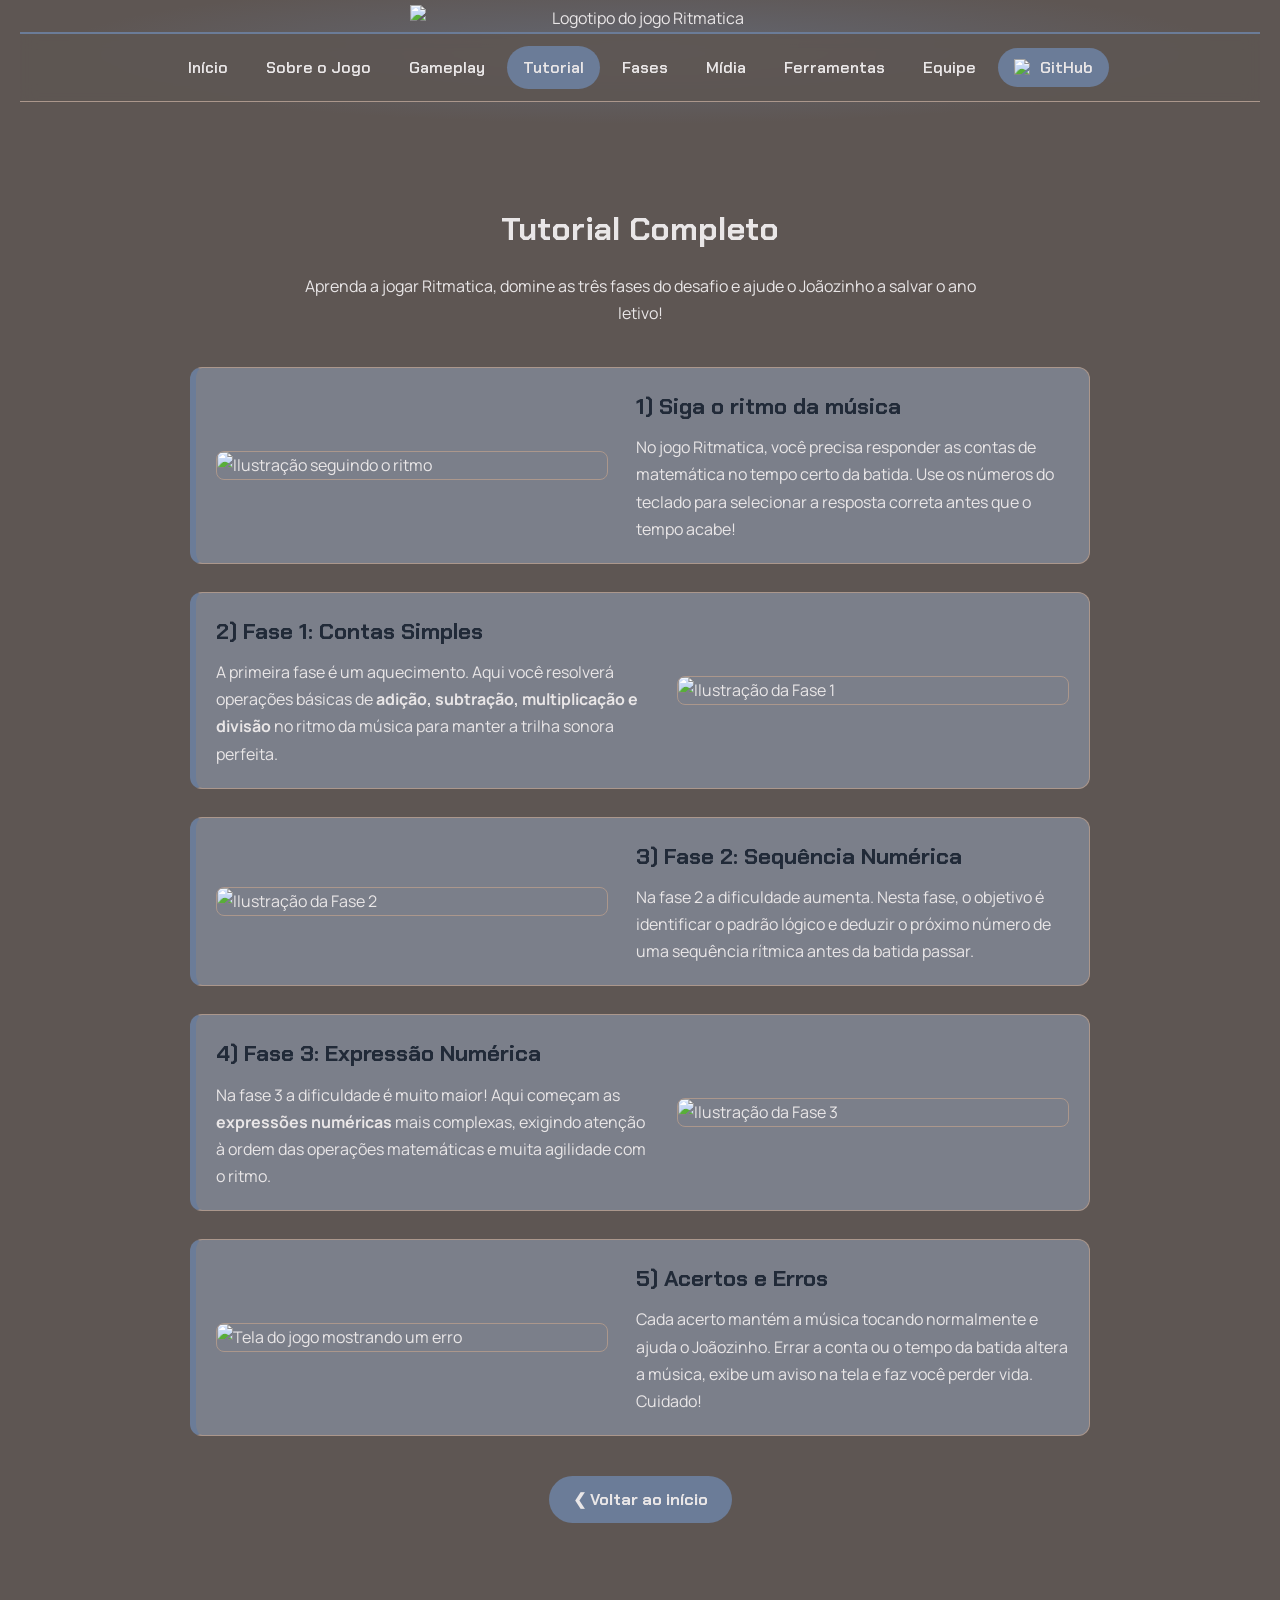
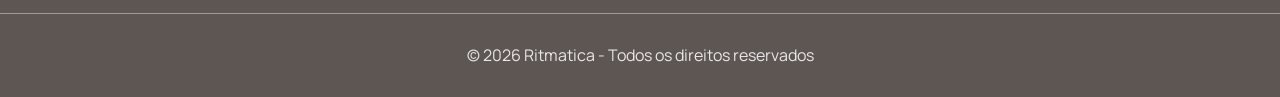
==== 1º Ano/PWEB/4º Bimestre/Website Ritmatica/tutorial.html @ 0064fd68 "Add files via upload" ====
<!DOCTYPE html>
<html lang="pt-BR">
<head>
  <meta charset="UTF-8">
  <meta name="viewport" content="width=device-width, initial-scale=1.0">
  <title>Ritmatica - Tutorial</title>
  <link rel="icon" type="image/png" href="https://i.postimg.cc/4NXZ9stc/Texto-do-seu-paragrafo.png">
  <link rel="stylesheet" href="style.css">
  <link href="https://fonts.googleapis.com/css2?family=Chakra+Petch:wght@400;700&family=Manrope:wght@400;600;700&display=swap" rel="stylesheet">
</head>
<body>

  <header class="topo" id="inicio">
    <div class="logo">
      <img src="https://i.postimg.cc/cLtBJ6G7/Logo-Ritmatica-Branco.png" alt="Logotipo do jogo Ritmatica">
    </div>

    <nav class="menu" aria-label="Menu principal">
      <a href="index.html#inicio">Início</a>
      <a href="index.html#sobre">Sobre o Jogo</a>
      <a href="index.html#gameplay">Gameplay</a>
      <a href="tutorial.html" class="ativo">Tutorial</a>
      <a href="index.html#fases">Fases</a>
      <a href="index.html#midia">Mídia</a>
      <a href="index.html#ferramentas">Ferramentas</a>
      <a href="index.html#equipe">Equipe</a>
      <a href="https://github.com/Akirakub/Projeto-Jogo-4-Bimestre.git" target="_blank" rel="noopener noreferrer" class="btn-github-topo">
        <img src="https://images.icon-icons.com/3685/PNG/512/github_logo_icon_229278.png" class="icone-btn" alt="Ícone do GitHub">
        GitHub
      </a>
    </nav>
  </header>

  <main>
    <section id="tutorial-page">
      <h2>Tutorial Completo</h2>
      <p>Aprenda a jogar Ritmatica, domine as três fases do desafio e ajude o Joãozinho a salvar o ano letivo!</p>

      <div class="tutorial-lista">

        <!-- PASSO 1: O Ritmo e Regras Gerais -->
        <div class="tutorial-passo">
          <img src="https://preview.redd.it/revelado-a-origem-dessa-foto-v0-zrvlihbyqzze1.jpg?width=225&format=pjpg&auto=webp&s=8efe80bae419ebe772993b75d3173cb9d805696a" alt="Ilustração seguindo o ritmo" class="tutorial-imagem">
          <div class="tutorial-texto">
            <h3>1) Siga o ritmo da música</h3>
            <p>No jogo Ritmatica, você precisa responder as contas de matemática no tempo certo da batida. Use os números do teclado para selecionar a resposta correta antes que o tempo acabe!</p>
          </div>
        </div>

        <!-- PASSO 2: Fase 1 - Contas Simples -->
        <div class="tutorial-passo">
          <img src="https://preview.redd.it/revelado-a-origem-dessa-foto-v0-zrvlihbyqzze1.jpg?width=225&format=pjpg&auto=webp&s=8efe80bae419ebe772993b75d3173cb9d805696a" alt="Ilustração da Fase 1" class="tutorial-imagem">
          <div class="tutorial-texto">
            <h3>2) Fase 1: Contas Simples</h3>
            <p>A primeira fase é um aquecimento. Aqui você resolverá operações básicas de <strong>adição, subtração, multiplicação e divisão</strong> no ritmo da música para manter a trilha sonora perfeita.</p>
          </div>
        </div>

        <!-- PASSO 3: Fase 2 - Sequência -->
        <div class="tutorial-passo">
          <img src="https://preview.redd.it/revelado-a-origem-dessa-foto-v0-zrvlihbyqzze1.jpg?width=225&format=pjpg&auto=webp&s=8efe80bae419ebe772993b75d3173cb9d805696a" alt="Ilustração da Fase 2" class="tutorial-imagem">
          <div class="tutorial-texto">
            <h3>3) Fase 2: Sequência Numérica</h3>
            <p>Na fase 2 a dificuldade aumenta. Nesta fase, o objetivo é identificar o padrão lógico e deduzir o próximo número de uma sequência rítmica antes da batida passar.</p>
          </div>
        </div>

        <!-- PASSO 4: Fase 3 - Expressão Numérica -->
        <div class="tutorial-passo">
          <img src="https://preview.redd.it/revelado-a-origem-dessa-foto-v0-zrvlihbyqzze1.jpg?width=225&format=pjpg&auto=webp&s=8efe80bae419ebe772993b75d3173cb9d805696a" alt="Ilustração da Fase 3" class="tutorial-imagem">
          <div class="tutorial-texto">
            <h3>4) Fase 3: Expressão Numérica</h3>
            <p>Na fase 3 a dificuldade é muito maior! Aqui começam as <strong>expressões numéricas</strong> mais complexas, exigindo atenção à ordem das operações matemáticas e muita agilidade com o ritmo.</p>
          </div>
        </div>

<!-- PASSO 5: Acertos e Erros -->
        <div class="tutorial-passo">
          <img src="https://preview.redd.it/revelado-a-origem-dessa-foto-v0-zrvlihbyqzze1.jpg?width=225&format=pjpg&auto=webp&s=8efe80bae419ebe772993b75d3173cb9d805696a" alt="Tela do jogo mostrando um erro" class="tutorial-imagem">
          <div class="tutorial-texto">
            <h3>5) Acertos e Erros</h3>
            <p>Cada acerto mantém a música tocando normalmente e ajuda o Joãozinho. Errar a conta ou o tempo da batida altera a música, exibe um aviso na tela e faz você perder vida. Cuidado!</p>
          </div>
        </div>

      </div>

      <a href="index.html" class="tutorial-voltar">&#10094; Voltar ao início</a>
    </section>
  </main>

  <footer>
    <p>&copy; 2026 Ritmatica - Todos os direitos reservados</p>
  </footer>

</body>
---- 1º Ano/PWEB/4º Bimestre/Website Ritmatica/style.css ----
/* CORES */
:root {
  --fundo: #5E5653;            /* Cinza-escuro / Grafite */
  --superficie: #7B7F8A;       /* Cinza-médio */
  --borda: #AB978C;            /* Bege / Bege-acinzentado */
  --texto: #E9E6E7;            /* Cinza-claro / Off-white */
  --suave: #E9E6E7;            /* Cinza-claro / Off-white (para manter boa leitura secundária) */
  --destaque: #6B7C98;         /* Azul-acinzentado / Slate blue */
  --roxo: #6B7C98;             /* Adaptado para combinar com a nova paleta */
}

/* RESET GERAL */
* { 
  box-sizing: border-box; 
  margin: 0; 
  padding: 0; 
}

/* ROLAGEM SUAVE */
html { 
  scroll-behavior: smooth; 
}

/* CORPO DA PÁGINA */
body {
  background: var(--fundo);
  color: var(--texto);
  font-family: 'Manrope', Arial, sans-serif;
  line-height: 1.7;
  text-align: center;
}

/* FONTE DOS TÍTULOS E DO MENU */
h1, h2, h3, .botao, .menu a {
  font-family: 'Chakra Petch', Arial, sans-serif;
}

/* TOPO */
.topo {
  text-align: center;
  padding: 5px 20px 28px;
  background: radial-gradient(ellipse at 50% 40%, rgba(107, 124, 152, 0.45), transparent 65%);
}

/* LOGO */
.logo {
  width: min(460px, 90%);
  margin: 0 auto;
  display: flex;
  justify-content: center;
  align-items: center;
  animation: entrada .8s ease-out both;
}

/* IMAGEM DO LOGO */
.logo img {
  width: 100%;
  height: auto;
}

/* ANIMAÇÃO DE ENTRADA DO LOGO */
@keyframes entrada {
  from { opacity: 0; transform: translateY(-16px) scale(.96); }
  to   { opacity: 1; transform: none; }
}

/* MENU */
.menu {
  position: sticky;
  top: 0;
  z-index: 100;
  display: flex;
  justify-content: center;
  align-items: center;
  flex-wrap: wrap;
  gap: 6px;
  padding: 12px 16px;
  background: rgba(94, 86, 83, 0.92);
  backdrop-filter: blur(8px);
  border-top: 2px solid var(--destaque);
  border-bottom: 1px solid var(--borda);
}

/* LINKS DO MENU */
.menu a {
  color: var(--suave);
  text-decoration: none;
  font-weight: 600;
  padding: 8px 16px;
  border-radius: 999px;
  transition: background .2s, color .2s;
}

/* LINKS DO MENU AO PASSAR O MOUSE */
.menu a:hover, 
.menu a:focus-visible { 
  color: var(--texto); 
  background: var(--superficie); 
}

/* LINK ATIVO DO MENU */
.menu a.ativo { 
  color: var(--texto); 
  background: var(--destaque); 
}

/* BOTÃO DO GITHUB */
.btn-github-topo {
  display: inline-flex;
  align-items: center;
  justify-content: center;
  gap: 8px;
  padding: 6px 16px !important;
  font-weight: 700;
  color: var(--texto) !important;
  background: var(--destaque) !important;
  border-radius: 999px;
  transition: transform .15s, background .2s !important;
}

/* BOTÃO DO GITHUB AO PASSAR O MOUSE */
.btn-github-topo:hover {
  transform: translateY(-2px);
  opacity: 0.9;
}

/* SEÇÕES */
section { 
  padding: 72px 20px; 
  scroll-margin-top: 56px; 
  text-align: center;
}

/* SEÇÕES COM FUNDO ALTERNADO */
section.alt { 
  background: var(--superficie); 
}

/* TÍTULOS DAS SEÇÕES */
h2 { 
  font-size: 2rem; 
  margin-bottom: 16px; 
}

/* PARÁGRAFOS DAS SEÇÕES */
section p {
  max-width: 700px;
  margin: 0 auto 16px auto;
  color: var(--suave);
}

/* SOBRE O JOGO */
#sobre {
  text-align: left;
}

#sobre p, 
#sobre h2 {
  max-width: 700px;
  margin-left: auto;
  margin-right: auto;
}

/* VÍDEO DE GAMEPLAY */
.video-container {
  position: relative;
  width: 100%;
  max-width: 760px;
  margin: 30px auto 0 auto;
  aspect-ratio: 16 / 9;
  background: var(--fundo);
  border: 1px solid var(--borda);
  border-radius: 12px;
  overflow: hidden;
  box-shadow: 0 10px 30px rgba(0, 0, 0, 0.4);
}

/* PLAYER DO VÍDEO */
.video-container iframe {
  width: 100%;
  height: 100%;
  border: none;
  content-visibility: auto;
}

/* LISTA DE FASES */
.fases-container {
  display: flex;
  flex-direction: column;
  gap: 20px;
  max-width: 800px;
  margin: 40px auto 0 auto;
}

/* CARD DA FASE */
.fase-card {
  background: var(--superficie);
  border: 1px solid var(--borda);
  border-left: 6px solid var(--destaque);
  border-radius: 8px;
  padding: 24px 28px;
  text-align: left;
  transition: all 0.3s ease;
  overflow: hidden;
  content-visibility: auto;
}

/* CARD DA FASE AO PASSAR O MOUSE */
.fase-card:hover {
  transform: translateY(-3px);
  border-color: var(--destaque);
  border-left-color: var(--destaque);
  box-shadow: 0 10px 25px rgba(0, 0, 0, 0.4);
}

/* TÍTULO DA FASE */
.fase-info h3 {
  font-family: 'Chakra Petch', Arial, sans-serif;
  font-size: 1.3rem;
  color: var(--texto);
  margin-bottom: 6px;
}

/* TEXTO DA FASE */
.fase-info p {
  color: var(--suave);
  font-size: 1rem;
  margin: 0;
  text-align: left;
}

/* IMAGEM DA FASE (COMEÇA OCULTA) */
.fase-imagem-container {
  max-height: 0;
  opacity: 0;
  overflow: hidden;
  transition: max-height 0.4s ease-in-out, opacity 0.4s ease-in-out, margin-top 0.4s ease-in-out;
}

/* IMAGEM DA FASE APARECE AO PASSAR O MOUSE */
.fase-card:hover .fase-imagem-container {
  max-height: 400px;
  opacity: 1;
  margin-top: 16px;
}

/* IMAGEM DA FASE */
.fase-img-hover {
  width: 100%;
  height: auto;
  border-radius: 6px;
  border: 1px solid var(--borda);
  display: block;
}

/* TUTORIAL */
#tutorial {
  border-bottom: 1px solid var(--borda);
}

/* GRADE DOS PASSOS */
.tutorial-passos {
  display: grid;
  grid-template-columns: repeat(auto-fit, minmax(210px, 1fr));
  gap: 20px;
  max-width: 1000px;
  margin: 40px auto 0 auto;
}

/* CARD DO PASSO */
.tutorial-card {
  background: var(--superficie);
  border: 1px solid var(--borda);
  border-top: 4px solid var(--destaque);
  border-radius: 12px;
  padding: 28px 20px 24px;
  text-align: left;
  transition: transform 0.3s ease, border-color 0.3s ease;
}

/* CARD DO PASSO AO PASSAR O MOUSE */
.tutorial-card:hover {
  transform: translateY(-5px);
  border-color: var(--destaque);
}

/* NÚMERO DO PASSO */
.tutorial-numero {
  display: grid;
  place-items: center;
  width: 38px;
  height: 38px;
  margin-bottom: 14px;
  font-family: 'Chakra Petch', Arial, sans-serif;
  font-weight: 700;
  font-size: 1.1rem;
  color: var(--texto);
  background: var(--destaque);
  border-radius: 50%;
}

/* TÍTULO DO PASSO */
.tutorial-card h3 {
  font-size: 1.2rem;
  color: var(--texto);
  margin-bottom: 8px;
}

/* TEXTO DO PASSO */
.tutorial-card p {
  color: var(--suave);
  font-size: 0.95rem;
  margin: 0;
}

/* CAIXA DE CONTROLES */
.tutorial-controles {
  max-width: 700px;
  margin: 40px auto 0 auto;
  padding: 24px;
  background: var(--fundo);
  border: 1px solid var(--borda);
  border-radius: 12px;
}

.tutorial-controles h3 {
  font-size: 1.3rem;
  margin-bottom: 18px;
}

/* LISTA DE CONTROLES */
.controles-lista {
  display: flex;
  flex-wrap: wrap;
  justify-content: center;
  gap: 16px 28px;
}

.controle-item {
  display: flex;
  align-items: center;
  gap: 10px;
  color: var(--suave);
}

/* TECLA */
.controle-item kbd {
  min-width: 42px;
  padding: 6px 12px;
  font-family: 'Chakra Petch', Arial, sans-serif;
  font-weight: 700;
  color: var(--texto);
  background: var(--superficie);
  border: 1px solid var(--borda);
  border-bottom-width: 3px;
  border-radius: 8px;
}

/* GRADE DE FERRAMENTAS */
.ferramentas-grid {
  display: grid;
  grid-template-columns: repeat(auto-fit, minmax(220px, 1fr));
  gap: 20px;
  max-width: 900px;
  margin: 40px auto 0 auto;
}

/* CARD DA FERRAMENTA */
.ferramenta-card {
  background: var(--fundo);
  border: 1px solid var(--borda);
  border-radius: 12px;
  padding: 24px 20px;
  text-align: left;
  transition: transform 0.3s ease, border-color 0.3s ease;
  content-visibility: auto;
}

/* CARD DA FERRAMENTA AO PASSAR O MOUSE */
.ferramenta-card:hover {
  transform: translateY(-5px);
  border-color: var(--destaque);
}

/* NOME DA FERRAMENTA */
.ferramenta-card h3 {
  font-family: 'Chakra Petch', Arial, sans-serif;
  font-size: 1.2rem;
  color: var(--texto);
  margin-bottom: 8px;
}

/* DESCRIÇÃO DA FERRAMENTA */
.ferramenta-card p {
  color: var(--suave);
  font-size: 0.95rem;
  margin: 0;
}

/* CARROSSEL DA EQUIPE */
.carousel-wrapper {
  display: flex;
  align-items: center;
  justify-content: center;
  gap: 20px;
  max-width: 1000px;
  margin: 40px auto 0 auto;
  position: relative;
  height: 420px;
  user-select: none;
  contain: layout style paint;
}

/* TRILHA DO CARROSSEL */
.carousel-track {
  position: relative;
  width: 100%;
  max-width: 860px;
  height: 100%;
  overflow: hidden;
}

/* CARD DO CARROSSEL (ESCONDIDO POR PADRÃO) */
.carousel-card {
  position: absolute;
  top: 50%;
  left: 50%;
  width: 260px;
  height: 380px;
  background: var(--superficie);
  border: 1px solid var(--borda);
  border-radius: 16px;
  padding: 32px 20px;
  display: flex;
  flex-direction: column;
  align-items: center;
  justify-content: center;
  text-decoration: none; 
  color: inherit;
  transition: transform 0.6s cubic-bezier(0.25, 1, 0.5, 1),
              opacity 0.6s ease,
              box-shadow 0.6s ease,
              border-color 0.6s ease;
 
  opacity: 0;
  transform: translate(-50%, -50%) scale(0.6);
  pointer-events: none;
  z-index: 0;
  will-change: transform, opacity;
}

/* CARD DO CENTRO */
.carousel-card.active {
  opacity: 1;
  transform: translate(-50%, -50%) scale(1);
  pointer-events: auto;
  border-color: var(--destaque);
  box-shadow: 0 10px 30px rgba(0, 0, 0, 0.5);
  z-index: 3;
}

/* CARD DA ESQUERDA */
.carousel-card.prev {
  opacity: 0.45;
  transform: translate(calc(-50% - 240px), -50%) scale(0.85);
  pointer-events: auto;
  z-index: 2;
  cursor: pointer;
}

/* CARD DA DIREITA */
.carousel-card.next {
  opacity: 0.45;
  transform: translate(calc(-50% + 240px), -50%) scale(0.85);
  pointer-events: auto;
  z-index: 2;
  cursor: pointer;
}

/* FOTO DO MEMBRO */
.carousel-avatar {
  width: 100px;
  height: 100px;
  margin: 0 auto 24px auto;
  background: #ffffff;
  border-radius: 50%;
  box-shadow: 0 4px 12px rgba(0, 0, 0, 0.3);
  object-fit: cover;
}

/* NOME DO MEMBRO */
.carousel-card h3 {
  font-family: 'Chakra Petch', Arial, sans-serif;
  font-size: 1.4rem;
  margin-bottom: 8px;
  color: var(--texto);
}

/* CARGO DO MEMBRO */
.carousel-card p {
  color: var(--suave);
  font-size: 1rem;
  margin: 0;
}

/* BOTÕES DE SETA DO CARROSSEL */
.carousel-btn {
  background: var(--fundo);
  border: 1px solid var(--borda);
  color: var(--texto);
  font-size: 1.2rem;
  width: 48px;
  height: 48px;
  border-radius: 50%;
  cursor: pointer;
  display: grid;
  place-items: center;
  transition: all 0.2s;
  flex-shrink: 0;
  z-index: 10;
}

/* BOTÕES DE SETA AO PASSAR O MOUSE */
.carousel-btn:hover {
  background: var(--destaque);
  color: var(--texto);
  border-color: var(--destaque);
  transform: scale(1.1);
}

/* ÍCONE DO BOTÃO DO GITHUB */
.icone-btn {
  width: 18px;
  height: 18px;
  object-fit: contain;
}

/* IMAGEM DE TODO MUNDO */
.foto-equipe-geral {
  width: 100%;
  max-width: 800px; 
  height: auto;
  display: block;
  margin: 0 auto 30px auto; /* Centraliza a imagem na página */
  border-radius: 12px;
  box-shadow: 0 4px 15px rgba(0, 0, 0, 0.3);
}

/* RODAPÉ */
footer { 
  text-align: center; 
  padding: 28px; 
  color: var(--suave); 
  border-top: 1px solid var(--borda); 
}

/* PÁGINA DE TUTORIAL */
#tutorial-page {
  padding-bottom: 90px;
}

/* LISTA DOS PASSOS */
.tutorial-lista {
  display: flex;
  flex-direction: column;
  gap: 28px;
  max-width: 900px;
  margin: 40px auto 0 auto;
}

/* PASSO (IMAGEM + TEXTO) */
.tutorial-passo {
  display: flex;
  align-items: center;
  gap: 28px;
  background: var(--superficie);
  border: 1px solid var(--borda);
  border-left: 6px solid var(--destaque);
  border-radius: 12px;
  padding: 20px;
  text-align: left;
  transition: transform 0.3s ease, box-shadow 0.3s ease;
}

.tutorial-passo:hover {
  transform: translateY(-3px);
  box-shadow: 0 10px 25px rgba(0, 0, 0, 0.4);
}

/* IMAGEM DO PASSO */
.tutorial-imagem {
  width: 46%;
  height: auto;
  border-radius: 8px;
  border: 1px solid var(--borda);
  display: block;
}

/* TEXTO DO PASSO */
.tutorial-texto {
  flex: 1;
}

.tutorial-texto h3 {
  font-size: 1.4rem;
  color: #212a38;
  margin-bottom: 8px;
}

.tutorial-texto p {
  max-width: none;
  margin: 0;
  color: var(--texto);
}

/* PASSOS PARES: IMAGEM À DIREITA */
.tutorial-passo:nth-child(even) {
  flex-direction: row-reverse;
}

/* BOTÃO VOLTAR */
.tutorial-voltar {
  display: inline-block;
  margin-top: 40px;
  padding: 10px 24px;
  font-family: 'Chakra Petch', Arial, sans-serif;
  font-weight: 700;
  color: var(--texto);
  background: var(--destaque);
  border-radius: 999px;
  text-decoration: none;
  transition: transform .15s, opacity .2s;
}

.tutorial-voltar:hover {
  transform: translateY(-2px);
  opacity: 0.9;
}

/* RESPONSIVO PARA MOBILE */
@media (max-width: 800px) {
  .carousel-wrapper {
    height: 360px;
    gap: 5px;
  }
  .tutorial-passo,
  .tutorial-passo:nth-child(even) {
    flex-direction: column;
    text-align: center;
  }
  .tutorial-imagem {
    width: 100%;
  }
  .carousel-card {
    width: 220px;
    height: 340px;
    padding: 24px 16px;
  }
  .carousel-card.prev {
    transform: translate(calc(-50% - 110px), -50%) scale(0.75);
    opacity: 0.2;
  }
  .carousel-card.next {
    transform: translate(calc(-50% + 110px), -50%) scale(0.75);
    opacity: 0.2;
  }
  .carousel-card.active {
    transform: translate(-50%, -50%) scale(0.95);
  }
  .carousel-btn {
    width: 40px;
    height: 40px;
  }
}
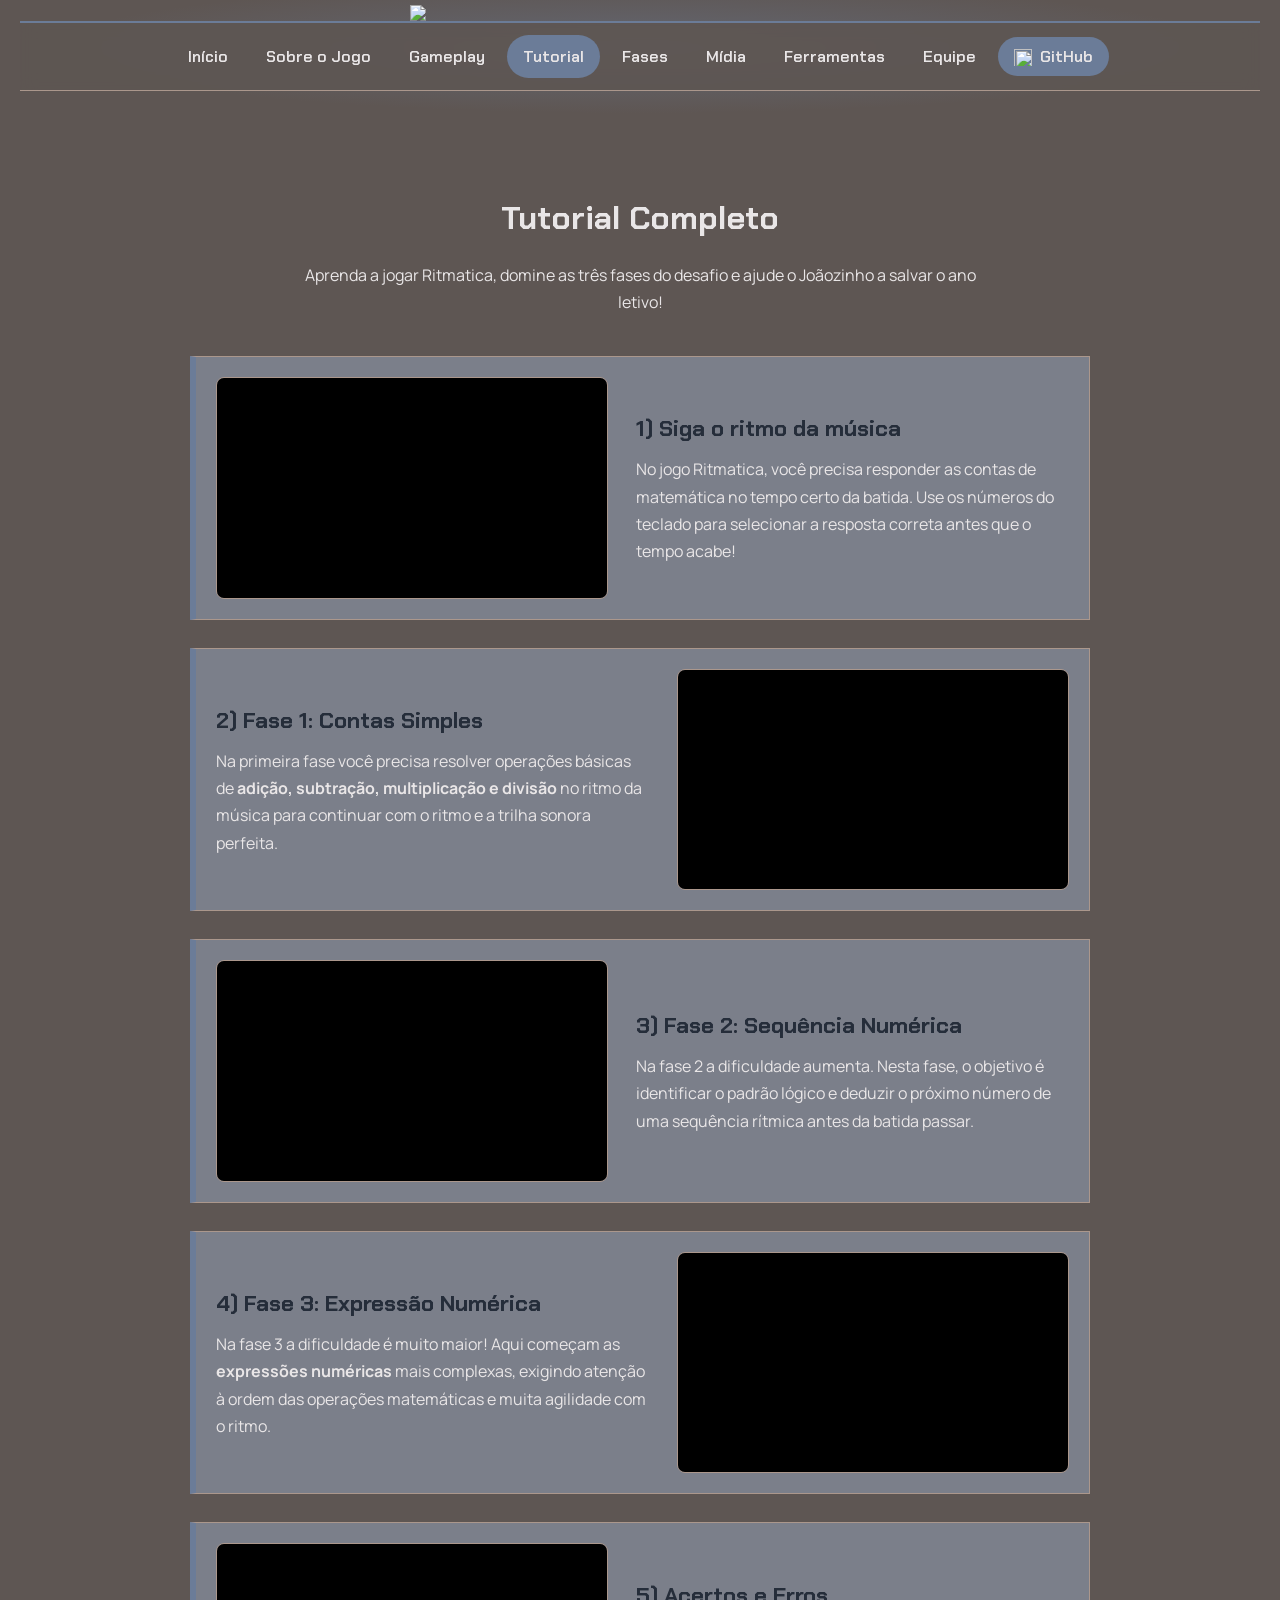
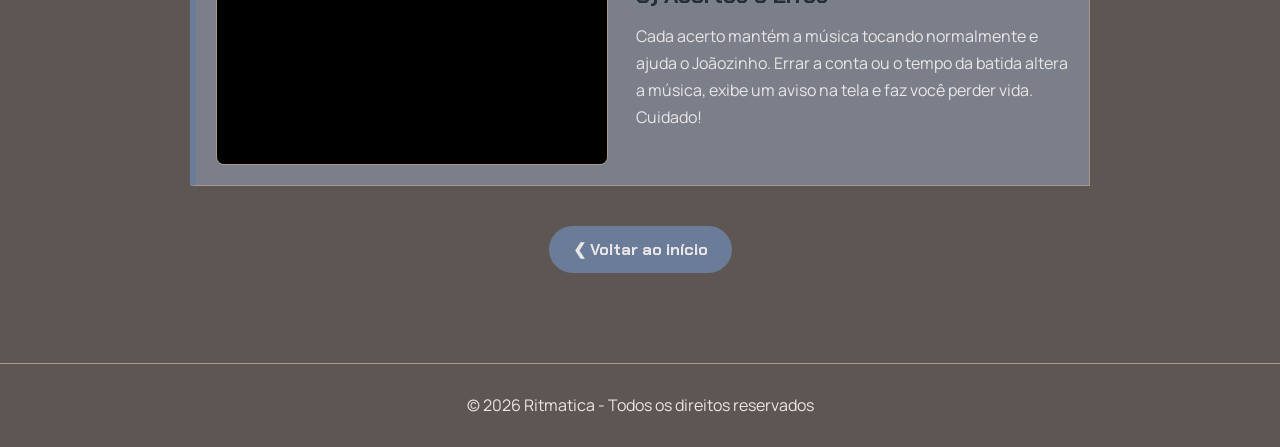
==== commit 82479bfd: "Add files via upload" ====
--- a/1º Ano/PWEB/4º Bimestre/Website Ritmatica/tutorial.html
+++ b/1º Ano/PWEB/4º Bimestre/Website Ritmatica/tutorial.html
@@ -12,7 +12,7 @@
 
   <header class="topo" id="inicio">
     <div class="logo">
-      <img src="https://i.postimg.cc/cLtBJ6G7/Logo-Ritmatica-Branco.png" alt="Logotipo do jogo Ritmatica">
+      <img src="https://i.postimg.cc/cLtBJ6G7/Logo-Ritmatica-Branco.png">
     </div>
 
     <nav class="menu" aria-label="Menu principal">
@@ -25,7 +25,7 @@
       <a href="index.html#ferramentas">Ferramentas</a>
       <a href="index.html#equipe">Equipe</a>
       <a href="https://github.com/Akirakub/Projeto-Jogo-4-Bimestre.git" target="_blank" rel="noopener noreferrer" class="btn-github-topo">
-        <img src="https://images.icon-icons.com/3685/PNG/512/github_logo_icon_229278.png" class="icone-btn" alt="Ícone do GitHub">
+        <img src="https://images.icon-icons.com/3685/PNG/512/github_logo_icon_229278.png" class="icone-btn">
         GitHub
       </a>
     </nav>
@@ -40,7 +40,7 @@
 
         <!-- PASSO 1: O Ritmo e Regras Gerais -->
         <div class="tutorial-passo">
-          <img src="https://preview.redd.it/revelado-a-origem-dessa-foto-v0-zrvlihbyqzze1.jpg?width=225&format=pjpg&auto=webp&s=8efe80bae419ebe772993b75d3173cb9d805696a" alt="Ilustração seguindo o ritmo" class="tutorial-imagem">
+          <img src="telapretafullhd.png" class="tutorial-imagem">
           <div class="tutorial-texto">
             <h3>1) Siga o ritmo da música</h3>
             <p>No jogo Ritmatica, você precisa responder as contas de matemática no tempo certo da batida. Use os números do teclado para selecionar a resposta correta antes que o tempo acabe!</p>
@@ -49,16 +49,16 @@
 
         <!-- PASSO 2: Fase 1 - Contas Simples -->
         <div class="tutorial-passo">
-          <img src="https://preview.redd.it/revelado-a-origem-dessa-foto-v0-zrvlihbyqzze1.jpg?width=225&format=pjpg&auto=webp&s=8efe80bae419ebe772993b75d3173cb9d805696a" alt="Ilustração da Fase 1" class="tutorial-imagem">
+          <img src="telapretafullhd.png" class="tutorial-imagem">
           <div class="tutorial-texto">
             <h3>2) Fase 1: Contas Simples</h3>
-            <p>A primeira fase é um aquecimento. Aqui você resolverá operações básicas de <strong>adição, subtração, multiplicação e divisão</strong> no ritmo da música para manter a trilha sonora perfeita.</p>
+            <p>Na primeira fase você precisa resolver operações básicas de <strong>adição, subtração, multiplicação e divisão</strong> no ritmo da música para continuar com o ritmo e a trilha sonora perfeita.</p>
           </div>
         </div>
 
         <!-- PASSO 3: Fase 2 - Sequência -->
         <div class="tutorial-passo">
-          <img src="https://preview.redd.it/revelado-a-origem-dessa-foto-v0-zrvlihbyqzze1.jpg?width=225&format=pjpg&auto=webp&s=8efe80bae419ebe772993b75d3173cb9d805696a" alt="Ilustração da Fase 2" class="tutorial-imagem">
+          <img src="telapretafullhd.png" class="tutorial-imagem">
           <div class="tutorial-texto">
             <h3>3) Fase 2: Sequência Numérica</h3>
             <p>Na fase 2 a dificuldade aumenta. Nesta fase, o objetivo é identificar o padrão lógico e deduzir o próximo número de uma sequência rítmica antes da batida passar.</p>
@@ -67,7 +67,7 @@
 
         <!-- PASSO 4: Fase 3 - Expressão Numérica -->
         <div class="tutorial-passo">
-          <img src="https://preview.redd.it/revelado-a-origem-dessa-foto-v0-zrvlihbyqzze1.jpg?width=225&format=pjpg&auto=webp&s=8efe80bae419ebe772993b75d3173cb9d805696a" alt="Ilustração da Fase 3" class="tutorial-imagem">
+          <img src="telapretafullhd.png" class="tutorial-imagem">
           <div class="tutorial-texto">
             <h3>4) Fase 3: Expressão Numérica</h3>
             <p>Na fase 3 a dificuldade é muito maior! Aqui começam as <strong>expressões numéricas</strong> mais complexas, exigindo atenção à ordem das operações matemáticas e muita agilidade com o ritmo.</p>
@@ -76,7 +76,7 @@
 
 <!-- PASSO 5: Acertos e Erros -->
         <div class="tutorial-passo">
-          <img src="https://preview.redd.it/revelado-a-origem-dessa-foto-v0-zrvlihbyqzze1.jpg?width=225&format=pjpg&auto=webp&s=8efe80bae419ebe772993b75d3173cb9d805696a" alt="Tela do jogo mostrando um erro" class="tutorial-imagem">
+          <img src="telapretafullhd.png" class="tutorial-imagem">
           <div class="tutorial-texto">
             <h3>5) Acertos e Erros</h3>
             <p>Cada acerto mantém a música tocando normalmente e ajuda o Joãozinho. Errar a conta ou o tempo da batida altera a música, exibe um aviso na tela e faz você perder vida. Cuidado!</p>
--- a/1º Ano/PWEB/4º Bimestre/Website Ritmatica/style.css
+++ b/1º Ano/PWEB/4º Bimestre/Website Ritmatica/style.css
@@ -170,7 +170,6 @@
   aspect-ratio: 16 / 9;
   background: var(--fundo);
   border: 1px solid var(--borda);
-  border-radius: 12px;
   overflow: hidden;
   box-shadow: 0 10px 30px rgba(0, 0, 0, 0.4);
 }
@@ -197,7 +196,6 @@
   background: var(--superficie);
   border: 1px solid var(--borda);
   border-left: 6px solid var(--destaque);
-  border-radius: 8px;
   padding: 24px 28px;
   text-align: left;
   transition: all 0.3s ease;
@@ -229,7 +227,7 @@
   text-align: left;
 }
 
-/* IMAGEM DA FASE (COMEÇA OCULTA) */
+/* GIF DA FASE SEM PASSAR O MOUSE PARA FICAR ESCONDIDA */
 .fase-imagem-container {
   max-height: 0;
   opacity: 0;
@@ -237,20 +235,86 @@
   transition: max-height 0.4s ease-in-out, opacity 0.4s ease-in-out, margin-top 0.4s ease-in-out;
 }
 
-/* IMAGEM DA FASE APARECE AO PASSAR O MOUSE */
+/* GIF DA FASE PARA APARECER QUANDO PASSA O MOUSE */
 .fase-card:hover .fase-imagem-container {
   max-height: 400px;
   opacity: 1;
   margin-top: 16px;
 }
 
-/* IMAGEM DA FASE */
+/* GIF DA FASE */
 .fase-img-hover {
   width: 100%;
   height: auto;
-  border-radius: 6px;
   border: 1px solid var(--borda);
   display: block;
+}
+
+/* MÍDIA / STORYBOARD */
+.storyboard-grid {
+  display: grid;
+  grid-template-columns: repeat(2, 1fr);
+  gap: 20px;
+  max-width: 900px;
+  margin: 40px auto 0 auto;
+}
+
+.storyboard-item {
+  background: var(--fundo);
+  border: 1px solid var(--borda);
+  padding: 8px;
+  border-radius: 8px;
+  overflow: hidden;
+}
+
+.storyboard-item img {
+  width: 100%;
+  height: auto;
+  display: block;
+  cursor: pointer;
+  transition: transform 0.3s ease;
+}
+
+.storyboard-item img:hover {
+  transform: scale(1.03);
+}
+
+/* MODAL DE AMPLIAÇÃO */
+.modal {
+  display: none;
+  position: fixed;
+  z-index: 1000;
+  left: 0;
+  top: 0;
+  width: 100%;
+  height: 100%;
+  background-color: rgba(0, 0, 0, 0.85);
+  backdrop-filter: blur(5px);
+  justify-content: center;
+  align-items: center;
+}
+
+.modal-conteudo {
+  max-width: 90%;
+  max-height: 90%;
+  border: 2px solid var(--borda);
+  border-radius: 8px;
+  box-shadow: 0 10px 30px rgba(0,0,0,0.8);
+}
+
+.fechar-modal {
+  position: absolute;
+  top: 20px;
+  right: 35px;
+  color: var(--texto);
+  font-size: 40px;
+  font-weight: bold;
+  cursor: pointer;
+  transition: color 0.2s;
+}
+
+.fechar-modal:hover {
+  color: var(--destaque);
 }
 
 /* TUTORIAL */
@@ -368,17 +432,16 @@
 /* CARD DA FERRAMENTA */
 .ferramenta-card {
   background: var(--fundo);
-  border: 1px solid var(--borda);
-  border-radius: 12px;
+  border: 2px solid var(--borda);
   padding: 24px 20px;
   text-align: left;
   transition: transform 0.3s ease, border-color 0.3s ease;
   content-visibility: auto;
 }
 
-/* CARD DA FERRAMENTA AO PASSAR O MOUSE */
+/* CARD DA FERRAMENTA QUANDO PASSAR O MOUSE */
 .ferramenta-card:hover {
-  transform: translateY(-5px);
+  transform: translateY(-2px);
   border-color: var(--destaque);
 }
 
@@ -429,7 +492,6 @@
   height: 380px;
   background: var(--superficie);
   border: 1px solid var(--borda);
-  border-radius: 16px;
   padding: 32px 20px;
   display: flex;
   flex-direction: column;
@@ -454,7 +516,6 @@
   opacity: 1;
   transform: translate(-50%, -50%) scale(1);
   pointer-events: auto;
-  border-color: var(--destaque);
   box-shadow: 0 10px 30px rgba(0, 0, 0, 0.5);
   z-index: 3;
 }
@@ -470,7 +531,7 @@
 
 /* CARD DA DIREITA */
 .carousel-card.next {
-  opacity: 0.45;
+  opacity: 0.5;
   transform: translate(calc(-50% + 240px), -50%) scale(0.85);
   pointer-events: auto;
   z-index: 2;
@@ -513,7 +574,6 @@
   height: 48px;
   border-radius: 50%;
   cursor: pointer;
-  display: grid;
   place-items: center;
   transition: all 0.2s;
   flex-shrink: 0;
@@ -524,7 +584,6 @@
 .carousel-btn:hover {
   background: var(--destaque);
   color: var(--texto);
-  border-color: var(--destaque);
   transform: scale(1.1);
 }
 
@@ -542,8 +601,29 @@
   height: auto;
   display: block;
   margin: 0 auto 30px auto; /* Centraliza a imagem na página */
-  border-radius: 12px;
   box-shadow: 0 4px 15px rgba(0, 0, 0, 0.3);
+}
+
+/*BOTAO PARA BAIXAR A DOCUMENTAÇÃO*/
+.btn-documentacao{
+  display: inline-block;
+  padding: 10px 20px;
+  background-color: #6B7C98;
+  color: #ffffff;
+  text-decoration: none;
+  border-radius: 5px;
+  font-weight: bold;
+  transition: background 0.2s;
+  transform: translateY(-10px);
+}
+.btn-documentacao:hover{
+background-color: #42587a;
+}
+.icone-download {
+  width: 18px;
+  height: 18px;
+  object-fit: contain;
+  transform: translateY(4px);
 }
 
 /* RODAPÉ */
@@ -576,7 +656,6 @@
   background: var(--superficie);
   border: 1px solid var(--borda);
   border-left: 6px solid var(--destaque);
-  border-radius: 12px;
   padding: 20px;
   text-align: left;
   transition: transform 0.3s ease, box-shadow 0.3s ease;
@@ -603,7 +682,7 @@
 
 .tutorial-texto h3 {
   font-size: 1.4rem;
-  color: #212a38;
+  color: #252d3a;
   margin-bottom: 8px;
 }
 
@@ -639,6 +718,9 @@
 
 /* RESPONSIVO PARA MOBILE */
 @media (max-width: 800px) {
+  .storyboard-grid {
+    grid-template-columns: 1fr;
+  }
   .carousel-wrapper {
     height: 360px;
     gap: 5px;
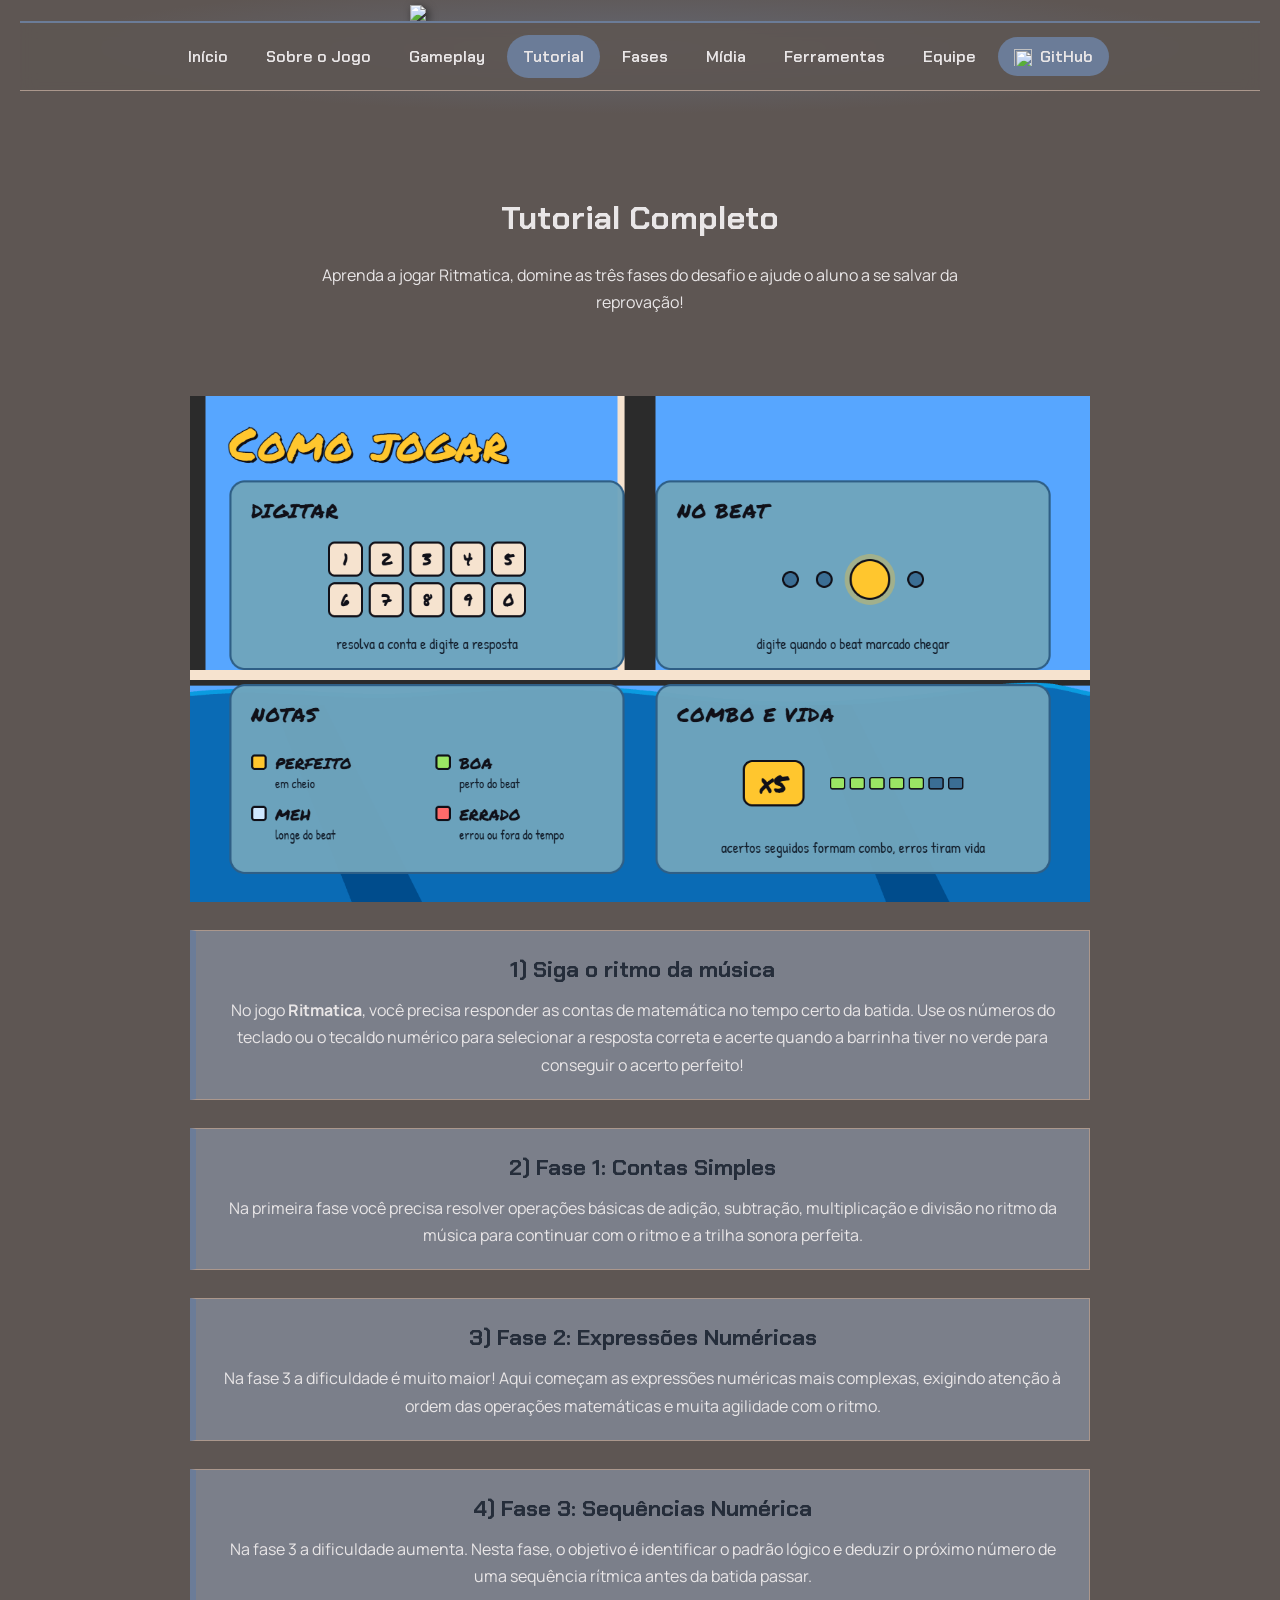
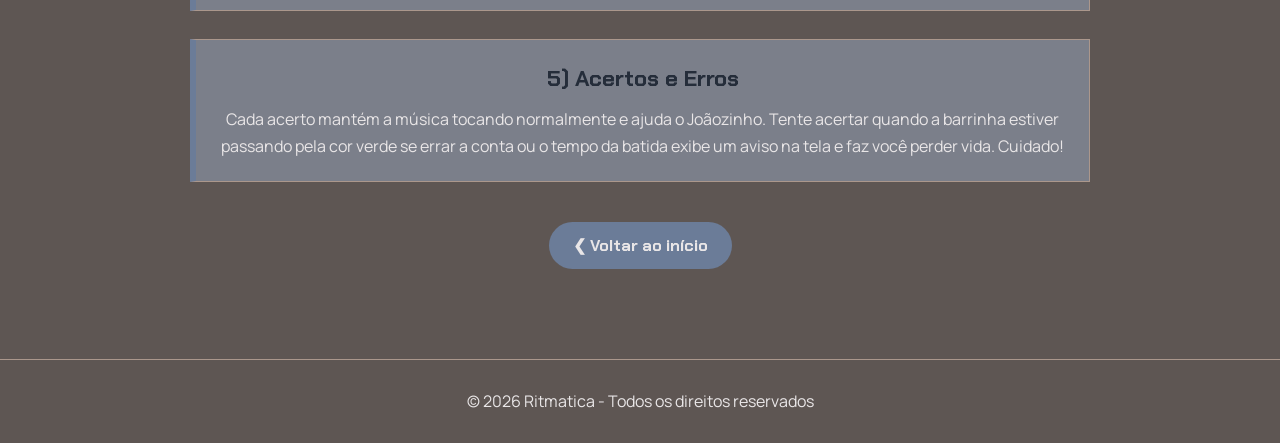
==== commit 9059a595: "Add files via upload" ====
--- a/1º Ano/PWEB/4º Bimestre/Website Ritmatica/tutorial.html
+++ b/1º Ano/PWEB/4º Bimestre/Website Ritmatica/tutorial.html
@@ -34,52 +34,53 @@
   <main>
     <section id="tutorial-page">
       <h2>Tutorial Completo</h2>
-      <p>Aprenda a jogar Ritmatica, domine as três fases do desafio e ajude o Joãozinho a salvar o ano letivo!</p>
+      <p>Aprenda a jogar Ritmatica, domine as três fases do desafio e ajude o aluno a se salvar da reprovação!</p>
 
       <div class="tutorial-lista">
 
+         <!-- Imagem -->
+        <div class="bloco-imagem">
+  <img src="Tutorial.png" class="imagem-centralizada">
+</div>
+        
         <!-- PASSO 1: O Ritmo e Regras Gerais -->
         <div class="tutorial-passo">
-          <img src="telapretafullhd.png" class="tutorial-imagem">
           <div class="tutorial-texto">
             <h3>1) Siga o ritmo da música</h3>
-            <p>No jogo Ritmatica, você precisa responder as contas de matemática no tempo certo da batida. Use os números do teclado para selecionar a resposta correta antes que o tempo acabe!</p>
+            <p>No jogo <strong>Ritmatica</strong>, você precisa responder as contas de matemática no tempo certo da batida. Use os números do teclado ou o tecaldo numérico para selecionar a resposta correta e acerte quando a barrinha tiver no verde para conseguir o acerto perfeito!</p>
           </div>
         </div>
 
         <!-- PASSO 2: Fase 1 - Contas Simples -->
         <div class="tutorial-passo">
-          <img src="telapretafullhd.png" class="tutorial-imagem">
           <div class="tutorial-texto">
             <h3>2) Fase 1: Contas Simples</h3>
-            <p>Na primeira fase você precisa resolver operações básicas de <strong>adição, subtração, multiplicação e divisão</strong> no ritmo da música para continuar com o ritmo e a trilha sonora perfeita.</p>
+            <p>Na primeira fase você precisa resolver operações básicas de adição, subtração, multiplicação e divisão no ritmo da música para continuar com o ritmo e a trilha sonora perfeita.
+</p>
           </div>
         </div>
 
         <!-- PASSO 3: Fase 2 - Sequência -->
         <div class="tutorial-passo">
-          <img src="telapretafullhd.png" class="tutorial-imagem">
           <div class="tutorial-texto">
-            <h3>3) Fase 2: Sequência Numérica</h3>
-            <p>Na fase 2 a dificuldade aumenta. Nesta fase, o objetivo é identificar o padrão lógico e deduzir o próximo número de uma sequência rítmica antes da batida passar.</p>
+            <h3>3) Fase 2: Expressões Numéricas</h3>
+            <p>Na fase 3 a dificuldade é muito maior! Aqui começam as expressões numéricas mais complexas, exigindo atenção à ordem das operações matemáticas e muita agilidade com o ritmo.</p>
           </div>
         </div>
 
         <!-- PASSO 4: Fase 3 - Expressão Numérica -->
         <div class="tutorial-passo">
-          <img src="telapretafullhd.png" class="tutorial-imagem">
           <div class="tutorial-texto">
-            <h3>4) Fase 3: Expressão Numérica</h3>
-            <p>Na fase 3 a dificuldade é muito maior! Aqui começam as <strong>expressões numéricas</strong> mais complexas, exigindo atenção à ordem das operações matemáticas e muita agilidade com o ritmo.</p>
+            <h3>4) Fase 3: Sequências Numérica</h3>
+            <p>Na fase 3 a dificuldade aumenta. Nesta fase, o objetivo é identificar o padrão lógico e deduzir o próximo número de uma sequência rítmica antes da batida passar.</p>
           </div>
         </div>
 
 <!-- PASSO 5: Acertos e Erros -->
         <div class="tutorial-passo">
-          <img src="telapretafullhd.png" class="tutorial-imagem">
           <div class="tutorial-texto">
             <h3>5) Acertos e Erros</h3>
-            <p>Cada acerto mantém a música tocando normalmente e ajuda o Joãozinho. Errar a conta ou o tempo da batida altera a música, exibe um aviso na tela e faz você perder vida. Cuidado!</p>
+            <p>Cada acerto mantém a música tocando normalmente e ajuda o Joãozinho. Tente acertar quando a barrinha estiver passando pela cor verde se errar a conta ou o tempo da batida exibe um aviso na tela e faz você perder vida. Cuidado!</p>
           </div>
         </div>
 
--- a/1º Ano/PWEB/4º Bimestre/Website Ritmatica/style.css
+++ b/1º Ano/PWEB/4º Bimestre/Website Ritmatica/style.css
@@ -1,12 +1,12 @@
 /* CORES */
 :root {
-  --fundo: #5E5653;            /* Cinza-escuro / Grafite */
-  --superficie: #7B7F8A;       /* Cinza-médio */
-  --borda: #AB978C;            /* Bege / Bege-acinzentado */
-  --texto: #E9E6E7;            /* Cinza-claro / Off-white */
-  --suave: #E9E6E7;            /* Cinza-claro / Off-white (para manter boa leitura secundária) */
-  --destaque: #6B7C98;         /* Azul-acinzentado / Slate blue */
-  --roxo: #6B7C98;             /* Adaptado para combinar com a nova paleta */
+  --fundo: #5E5653;            /* Cinza */
+  --superficie: #7B7F8A;       /* Cinza */
+  --borda: #AB978C;            /* Bege*/
+  --texto: #E9E6E7;            /* Cinza-claro */
+  --suave: #E9E6E7;            /* Cinza-claro */
+  --destaque: #6B7C98;         /* Azul*/
+  --roxo: #6B7C98;        
 }
 
 /* RESET GERAL */
@@ -15,7 +15,17 @@
   margin: 0; 
   padding: 0; 
 }
-
+.bloco-imagem {
+  display: flex;
+  justify-content: center;
+  max-width: 900px;
+  margin: 40px auto 0 auto;
+}
+
+.imagem-centralizada {
+  max-width: 100%;
+  height: auto;
+}
 /* ROLAGEM SUAVE */
 html { 
   scroll-behavior: smooth; 
@@ -56,6 +66,7 @@
 .logo img {
   width: 100%;
   height: auto;
+  filter: drop-shadow(3px 3px 4px rgba(0, 0, 0, 0.6));
 }
 
 /* ANIMAÇÃO DE ENTRADA DO LOGO */
@@ -202,7 +213,23 @@
   overflow: hidden;
   content-visibility: auto;
 }
-
+/*PLAYER DE AUDIO*/
+.player-container {
+    margin-top: 15px;
+}
+
+.audio-label {
+    font-size: 0.9rem;
+    font-weight: 600;
+    margin-bottom: 5px;
+    color: #333;
+}
+
+.audio-fase {
+    width: 100%;
+    max-width: 300px;
+    height: 35px;
+}
 /* CARD DA FASE AO PASSAR O MOUSE */
 .fase-card:hover {
   transform: translateY(-3px);
@@ -257,6 +284,7 @@
   gap: 20px;
   max-width: 900px;
   margin: 40px auto 0 auto;
+  margin-bottom: 20px;
 }
 
 .storyboard-item {
@@ -269,7 +297,9 @@
 
 .storyboard-item img {
   width: 100%;
-  height: auto;
+  height: 250px;
+  object-fit: contain;
+  background-color: #111;
   display: block;
   cursor: pointer;
   transition: transform 0.3s ease;
@@ -459,6 +489,59 @@
   font-size: 0.95rem;
   margin: 0;
 }
+
+/*DOCUMENTACAO*/
+.container-documentacao {
+
+      display: flex;
+      gap: 20px; 
+      align-items: center; 
+      width: 100%;
+  }
+
+  .coluna-botao {
+      flex: 0 0 auto;
+  }
+
+  .coluna-previa {
+      width: 850px;
+      flex: 0 0 auto; 
+  }
+
+.container-documentacao {
+      display: flex;
+      justify-content: center; 
+      align-items: center;     
+      gap: 40px;  
+      width: 100%;
+      margin: 40px auto;       
+  }
+
+  .coluna-botao {
+      flex: 0 0 auto;
+  }
+
+  .coluna-previa {
+      width: 600px; 
+      flex: 0 0 auto;
+  }
+  .btn-documentacao {
+      display: inline-flex;
+      align-items: center;
+      gap: 10px;
+      padding: 12px 20px;
+      background-color: #007bff;
+      color: white;
+      text-decoration: none;
+      border-radius: 5px;
+      font-family: sans-serif;
+  }
+
+  .icone-download {
+      width: 20px;
+      height: 20px;
+  }
+
 
 /* CARROSSEL DA EQUIPE */
 .carousel-wrapper {
@@ -619,12 +702,6 @@
 .btn-documentacao:hover{
 background-color: #42587a;
 }
-.icone-download {
-  width: 18px;
-  height: 18px;
-  object-fit: contain;
-  transform: translateY(4px);
-}
 
 /* RODAPÉ */
 footer { 
@@ -716,10 +793,19 @@
   opacity: 0.9;
 }
 
-/* RESPONSIVO PARA MOBILE */
+/* RESPONSIVO NO CELULAR */
 @media (max-width: 800px) {
   .storyboard-grid {
     grid-template-columns: 1fr;
+  }
+
+  .container-documentacao {
+    flex-direction: column;
+  }
+  .coluna-botao {
+          flex: auto;
+          width: 100%;
+      }
   }
   .carousel-wrapper {
     height: 360px;
@@ -753,4 +839,13 @@
     width: 40px;
     height: 40px;
   }
+
+/* CORES FUNDOS ALTERNADOS */
+
+main > section:nth-of-type(odd) {
+    background: var(--fundo);
+}
+
+main > section:nth-of-type(even) {
+    background: var(--superficie);
 }
